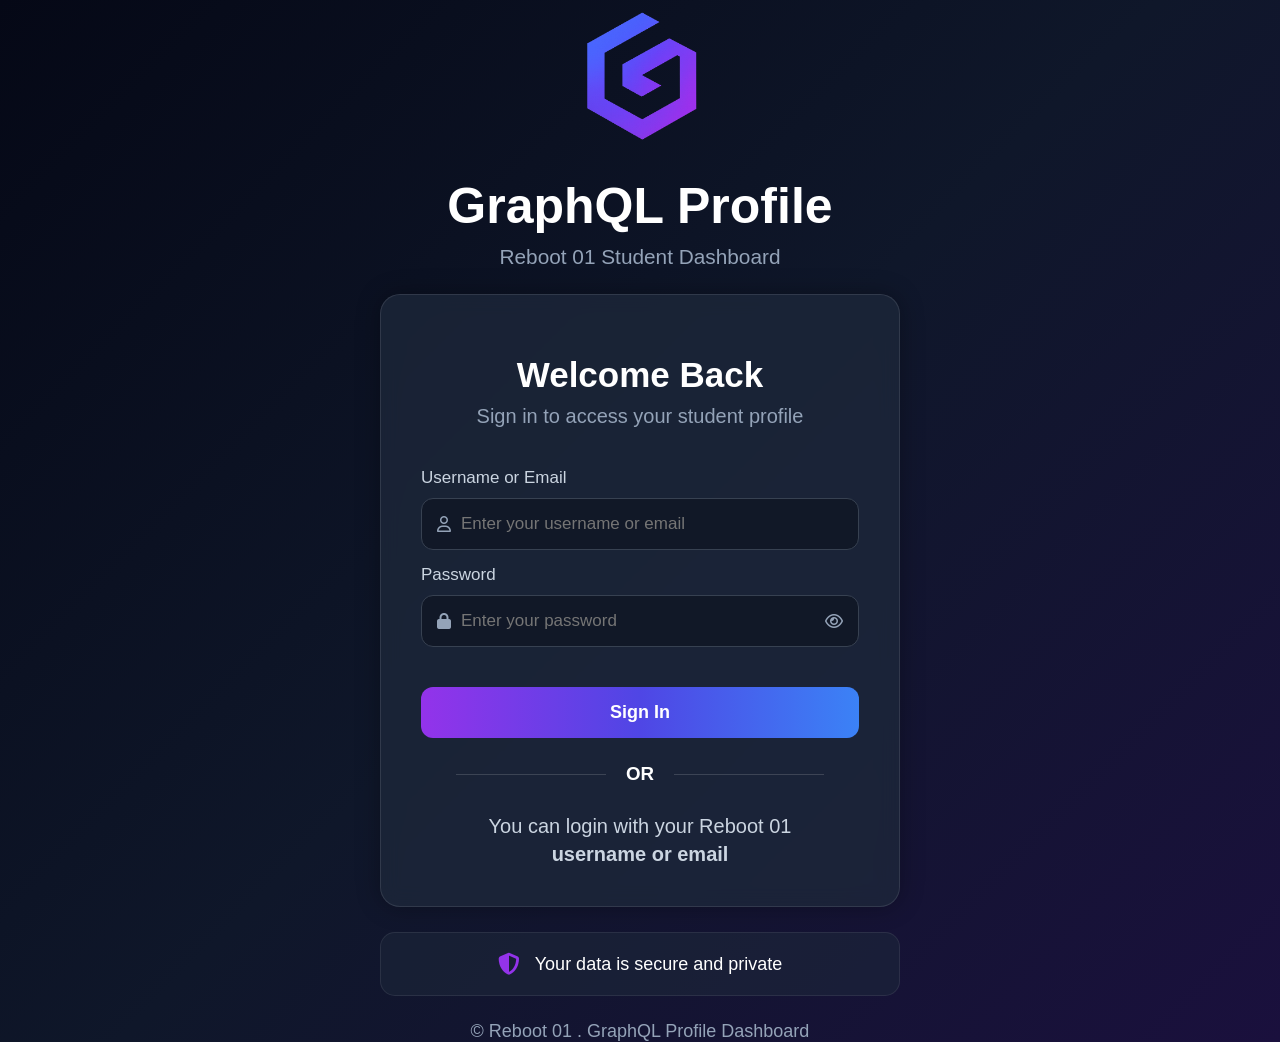
==== index.html @ f10625f6 "Move html files to root" ====
<!DOCTYPE html>

<html>

    <head>
        <title>login to GraphQL</title>
        <link rel="stylesheet" href="/styles/login.css">
        <link rel="stylesheet" href="https://cdnjs.cloudflare.com/ajax/libs/font-awesome/6.5.2/css/all.min.css">
    </head>

    <body>
       <main class="container">

            <div class="logo">
                <img src="/assets/images/Logo.png" alt="GraphQL Logo">
            </div>

            <div  class="header">
               <h1>GraphQL Profile</h1> 
               <h2>Reboot 01 Student Dashboard</h2>
            </div>

            <div class="login-card">
                <div class="Welcome">
                    <h3>Welcome Back</h3>
                    <p>Sign in to access your student profile</p>
                </div>

                <form id="loginForm" class="login-form">
                    <div>
                        <label>Username or Email</label>
                        <div class="input-box">
                            <i  class="fa-regular fa-user"></i>
                            <input id="username" type="text" placeholder="Enter your username or email">
                        </div>
                    </div>

                    <div>
                        <label>Password</label>
                        <div class="input-box">
                            <i class="fa-solid fa-lock"></i>
                            <input id="password" type="password" placeholder="Enter your password">
                            <i  class="fa-regular fa-eye" id="togglePassword"></i>
                        </div>
                    </div>

                    <p id="errorMessage"></p>

                    <button type="submit" id="loginBtn">Sign In</button>
                    
                </form>
                <div class="or-section">
                    <h3>OR</h3>
                </div>

                <div class="login-info">
                    <p>You can login with your Reboot 01</p>
                    <p class="login-info-username-password">username or email</p>
                </div>
            </div>

            <div class="security-note">
                <i class="fa-solid fa-shield-halved"></i>
                <p>Your data is secure and private</p>
            </div>

            <div class="footer">
                <p>© Reboot 01 . GraphQL Profile Dashboard</p>
            </div>
        </main> 
        
        <script src="/js/login.js"></script>
    </body>
</html>
---- styles/login.css ----
* {
    margin: 0;
    padding: 0;
    box-sizing: border-box;
}

body {
    min-height: 100vh;

    font-family: Arial, sans-serif;

    background: linear-gradient(135deg,
            #050816,
            #0f172a,
            #1a103d);

    color: white;
}

.container {
    min-height: 100vh;

    display: flex;
    flex-direction: column;

    justify-content: center;
    align-items: center;

    gap: 25px;
}

/* ================= LOGO ================= */

.logo {
    display: flex;
    justify-content: center;
    align-items: center;
}

.logo img {
    width: 150px;
    height: auto;
}

/* ================= HEADER ================= */

.header {
    text-align: center;
}

.header h1 {
    font-size: 50px;
    margin-bottom: 10px;
}

.header h2 {
    font-size: 1.3rem;
    font-weight: normal;
    color: #94a3b8;
}

/* ================= LOGIN CARD ================= */

.login-card {
    width: 520px;

    padding: 40px;

    border-radius: 20px;

    background: rgba(30, 41, 59, 0.75);

    backdrop-filter: blur(10px);

    border: 1px solid rgba(255, 255, 255, 0.1);

    box-shadow:
        0 0 25px rgba(0, 0, 0, 0.3);
}

.Welcome {
    text-align: center;

    margin-top: 20px;
    margin-bottom: 20px;
}

.Welcome h3 {
    font-size: 35px;

    padding-bottom: 10px;
}

.Welcome p {
    color: #94a3b8;

    font-size: 20px;

    padding-bottom: 20px;
}

/* ================= FORM ================= */

.form-title {
    text-align: center;
    margin-bottom: 30px;
}

.form-title h3 {
    font-size: 2rem;
    margin-bottom: 10px;
}

.form-title p {
    color: #94a3b8;
}

.login-form {
    display: flex;
    flex-direction: column;

    gap: 15px;
}

.login-form div {
    display: flex;
    flex-direction: column;
}

.login-form label {
    margin-bottom: 10px;

    color: #cbd5e1;

    font-size: 17px;
}

.login-form input {
    background-color: #111827;

    color: white;

    border: 1px solid #374151;

    border-radius: 12px;

    padding: 15px;

    font-size: 17px;

    outline: none;
}

.login-form input:focus {
    border-color: #7c3aed;
}

#errorMessage {
    color: #ef4444;

    text-align: center;

    font-size: 17px;
}

/* ================= INPUT BOX ================= */

.input-box {
    display: flex !important;
    flex-direction: row !important;
    align-items: center;

    background-color: #111827;

    border: 1px solid #374151;

    border-radius: 12px;

    padding: 0 15px;
}

.input-box input {
    flex: 1;

    background: transparent;

    border: none;

    color: white;

    padding: 15px 10px;

    outline: none;
}

.input-box i {
    color: #94a3b8;
    font-size: 16px;
}

#togglePassword {
    cursor: pointer;
}

/* ================= LOGIN BUTTON ================= */

#loginBtn {
    margin-top: 10px;

    padding: 15px;

    border: none;

    border-radius: 12px;

    background: linear-gradient(90deg,
            #9333ea,
            #4f46e5,
            #3b82f6);

    color: white;

    font-size: 18px;
    font-weight: bold;

    cursor: pointer;

    transition: 0.3s;
}

#loginBtn:hover {
    transform: translateY(-2px);
    opacity: 0.95;
}

/* ================= OR SECTION ================= */

.or-section {
    display: flex;
    align-items: center;
    justify-content: center;

    gap: 20px;

    margin: 25px 0;

    color: #94a3b8;
}

.or-section h3 {
    color: white;
}

.or-section::before,
.or-section::after {
    content: "";

    width: 150px;
    height: 1px;

    background-color:
        rgba(255, 255, 255, 0.15);
}

/* ================= LOGIN INFO ================= */

.login-info {
    text-align: center;

    margin-top: 30px;

    color: #cbd5e1;
}

.login-info p {
    font-size: 20px;
}

.login-info-username-password {
    margin-top: 5px;

    font-size: 20px;
    font-weight: 550;
}

/* ================= SECURITY NOTE ================= */

.security-note {
    width: 520px;

    display: flex;
    justify-content: center;
    align-items: center;

    gap: 15px;

    padding: 20px;

    border-radius: 15px;

    background:
        rgba(30, 41, 59, 0.55);

    border:
        1px solid rgba(255, 255, 255, 0.08);

    text-align: center;

    font-size: 18px;
}

.security-note i {
    color: #9333ea;
    font-size: 22px;
}

/* ================= FOOTER ================= */

.footer {
    color: #94a3b8;
    font-size: 18px;
}
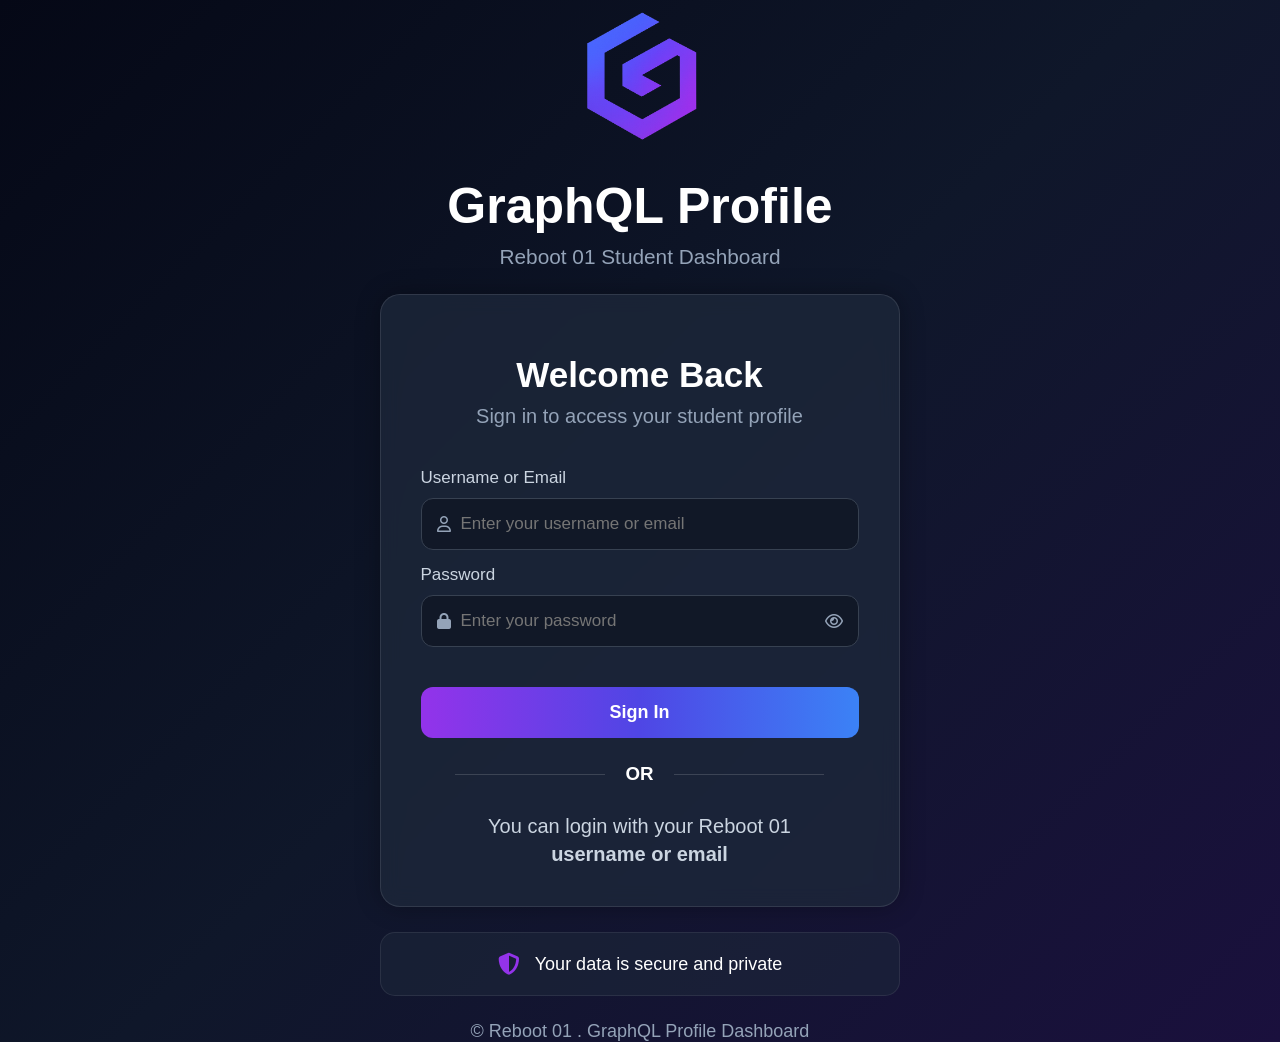
==== commit 97272788: "Move html files to root" ====
--- a/index.html
+++ b/index.html
@@ -4,7 +4,7 @@
 
     <head>
         <title>login to GraphQL</title>
-        <link rel="stylesheet" href="/styles/login.css">
+        <link rel="stylesheet" href="styles/login.css">
         <link rel="stylesheet" href="https://cdnjs.cloudflare.com/ajax/libs/font-awesome/6.5.2/css/all.min.css">
     </head>
 
@@ -12,7 +12,7 @@
        <main class="container">
 
             <div class="logo">
-                <img src="/assets/images/Logo.png" alt="GraphQL Logo">
+                <img src="assets/images/Logo.png" alt="GraphQL Logo">
             </div>
 
             <div  class="header">
@@ -69,6 +69,6 @@
             </div>
         </main> 
         
-        <script src="/js/login.js"></script>
+        <script src="js/login.js"></script>
     </body>
 </html>
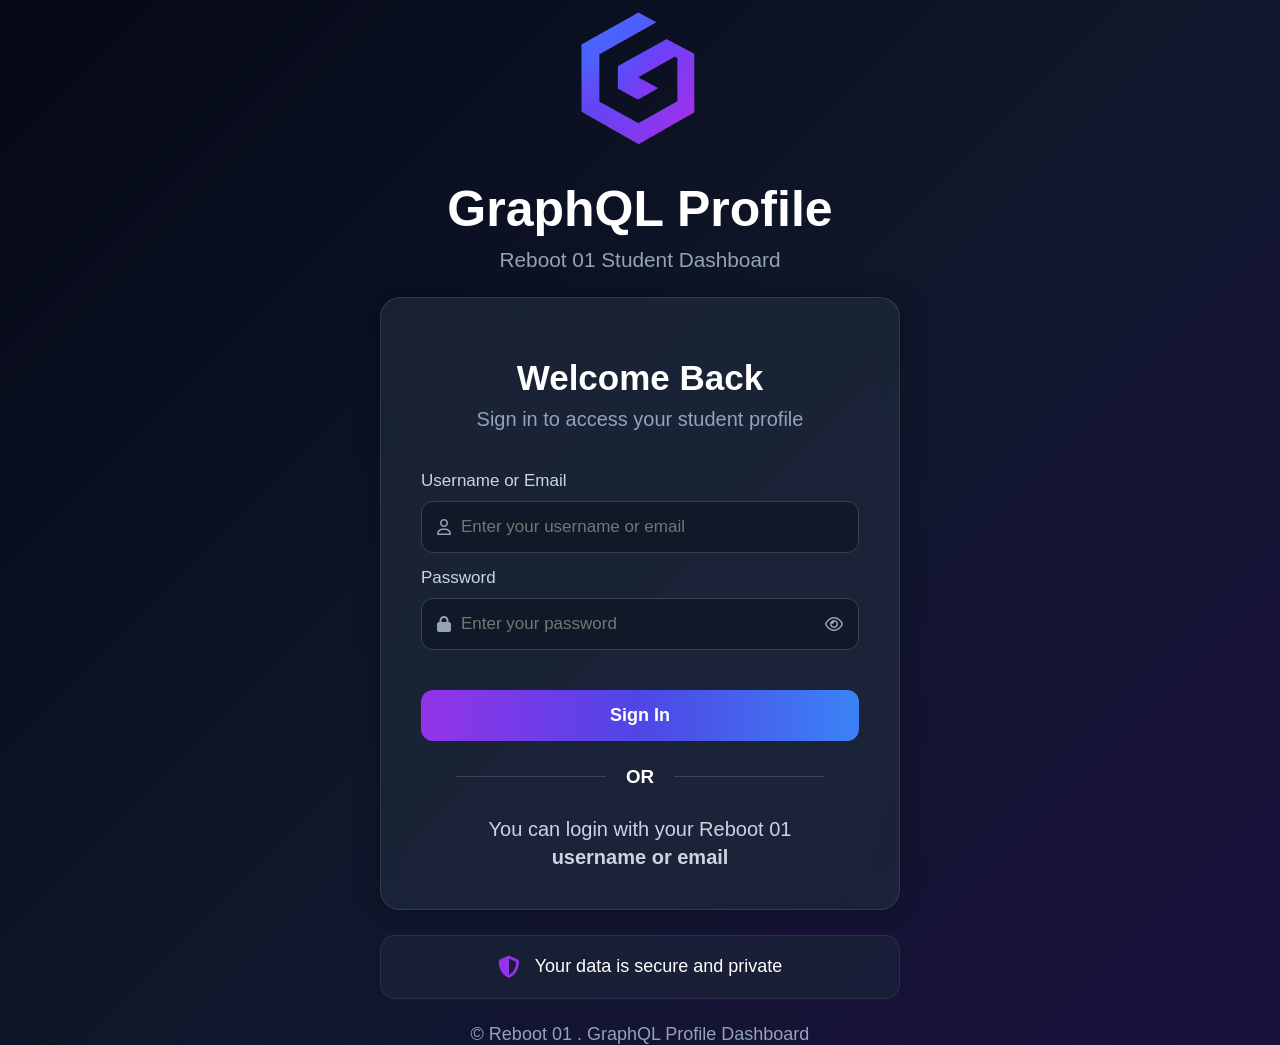
==== commit d132d4e1: "Move html files to root" ====
--- a/index.html
+++ b/index.html
@@ -12,7 +12,7 @@
        <main class="container">
 
             <div class="logo">
-                <img src="assets/images/Logo.png" alt="GraphQL Logo">
+                <img src="images/Logo.png" alt="GraphQL Logo">
             </div>
 
             <div  class="header">
